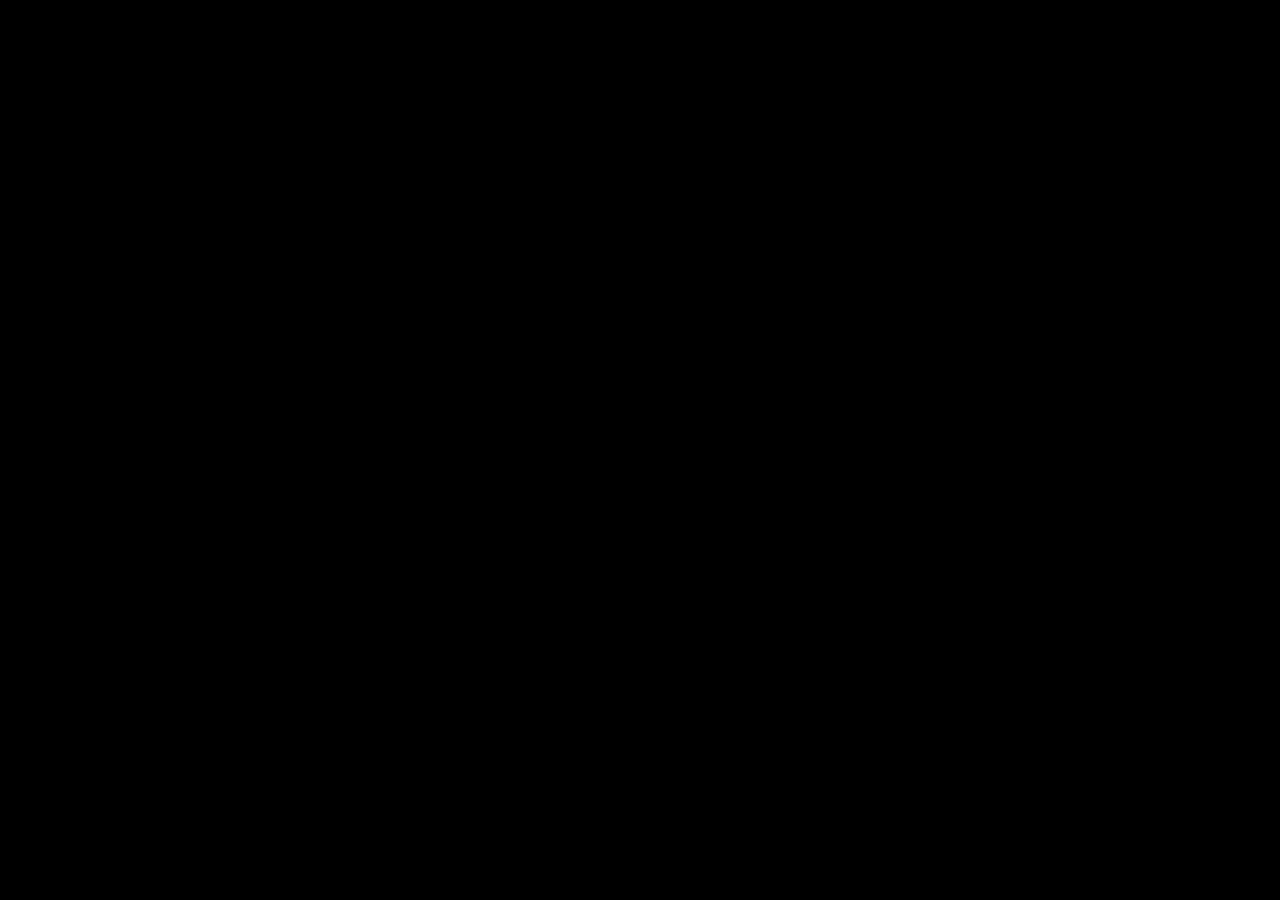
==== index.html @ 67efb564 "new version" ====
<!DOCTYPE html>
<html lang="en">
	<head>
		<meta charset="utf-8">
		<meta name="viewport" content="width=device-width, user-scalable=no, initial-scale=1.0">
		<title>Arcade Soccer</title>
		<style>
html, body, #canvas {
	margin: 0;
	padding: 0;
	border: 0;
}

body {
	color: white;
	background-color: black;
	overflow: hidden;
	touch-action: none;
}

#canvas {
	display: block;
}

#canvas:focus {
	outline: none;
}

#status, #status-splash, #status-progress {
	position: absolute;
	left: 0;
	right: 0;
}

#status, #status-splash {
	top: 0;
	bottom: 0;
}

#status {
	background-color: #242424;
	display: flex;
	flex-direction: column;
	justify-content: center;
	align-items: center;
	visibility: hidden;
}

#status-splash {
	max-height: 100%;
	max-width: 100%;
	margin: auto;
}

#status-splash.show-image--false {
	display: none;
}

#status-splash.fullsize--true {
	height: 100%;
	width: 100%;
	object-fit: contain;
}

#status-splash.use-filter--false {
	image-rendering: pixelated;
}

#status-progress, #status-notice {
	display: none;
}

#status-progress {
	bottom: 10%;
	width: 50%;
	margin: 0 auto;
}

#status-notice {
	background-color: #5b3943;
	border-radius: 0.5rem;
	border: 1px solid #9b3943;
	color: #e0e0e0;
	font-family: 'Noto Sans', 'Droid Sans', Arial, sans-serif;
	line-height: 1.3;
	margin: 0 2rem;
	overflow: hidden;
	padding: 1rem;
	text-align: center;
	z-index: 1;
}
		</style>
		<link id="-gd-engine-icon" rel="icon" type="image/png" href="index.icon.png" />
<link rel="apple-touch-icon" href="index.apple-touch-icon.png"/>

	</head>
	<body>
		<canvas id="canvas">
			Your browser does not support the canvas tag.
		</canvas>

		<noscript>
			Your browser does not support JavaScript.
		</noscript>

		<div id="status">
			<img id="status-splash" class="show-image--true fullsize--true use-filter--true" src="index.png" alt="">
			<progress id="status-progress"></progress>
			<div id="status-notice"></div>
		</div>

		<script src="index.js"></script>
		<script>
const GODOT_CONFIG = {"args":[],"canvasResizePolicy":2,"emscriptenPoolSize":8,"ensureCrossOriginIsolationHeaders":true,"executable":"index","experimentalVK":false,"fileSizes":{"index.pck":13069168,"index.wasm":39514754},"focusCanvas":true,"gdextensionLibs":[],"godotPoolSize":4};
const GODOT_THREADS_ENABLED = false;
const engine = new Engine(GODOT_CONFIG);

(function () {
	const statusOverlay = document.getElementById('status');
	const statusProgress = document.getElementById('status-progress');
	const statusNotice = document.getElementById('status-notice');

	let initializing = true;
	let statusMode = '';

	function setStatusMode(mode) {
		if (statusMode === mode || !initializing) {
			return;
		}
		if (mode === 'hidden') {
			statusOverlay.remove();
			initializing = false;
			return;
		}
		statusOverlay.style.visibility = 'visible';
		statusProgress.style.display = mode === 'progress' ? 'block' : 'none';
		statusNotice.style.display = mode === 'notice' ? 'block' : 'none';
		statusMode = mode;
	}

	function setStatusNotice(text) {
		while (statusNotice.lastChild) {
			statusNotice.removeChild(statusNotice.lastChild);
		}
		const lines = text.split('\n');
		lines.forEach((line) => {
			statusNotice.appendChild(document.createTextNode(line));
			statusNotice.appendChild(document.createElement('br'));
		});
	}

	function displayFailureNotice(err) {
		console.error(err);
		if (err instanceof Error) {
			setStatusNotice(err.message);
		} else if (typeof err === 'string') {
			setStatusNotice(err);
		} else {
			setStatusNotice('An unknown error occurred.');
		}
		setStatusMode('notice');
		initializing = false;
	}

	const missing = Engine.getMissingFeatures({
		threads: GODOT_THREADS_ENABLED,
	});

	if (missing.length !== 0) {
		if (GODOT_CONFIG['serviceWorker'] && GODOT_CONFIG['ensureCrossOriginIsolationHeaders'] && 'serviceWorker' in navigator) {
			let serviceWorkerRegistrationPromise;
			try {
				serviceWorkerRegistrationPromise = navigator.serviceWorker.getRegistration();
			} catch (err) {
				serviceWorkerRegistrationPromise = Promise.reject(new Error('Service worker registration failed.'));
			}
			// There's a chance that installing the service worker would fix the issue
			Promise.race([
				serviceWorkerRegistrationPromise.then((registration) => {
					if (registration != null) {
						return Promise.reject(new Error('Service worker already exists.'));
					}
					return registration;
				}).then(() => engine.installServiceWorker()),
				// For some reason, `getRegistration()` can stall
				new Promise((resolve) => {
					setTimeout(() => resolve(), 2000);
				}),
			]).then(() => {
				// Reload if there was no error.
				window.location.reload();
			}).catch((err) => {
				console.error('Error while registering service worker:', err);
			});
		} else {
			// Display the message as usual
			const missingMsg = 'Error\nThe following features required to run Godot projects on the Web are missing:\n';
			displayFailureNotice(missingMsg + missing.join('\n'));
		}
	} else {
		setStatusMode('progress');
		engine.startGame({
			'onProgress': function (current, total) {
				if (current > 0 && total > 0) {
					statusProgress.value = current;
					statusProgress.max = total;
				} else {
					statusProgress.removeAttribute('value');
					statusProgress.removeAttribute('max');
				}
			},
		}).then(() => {
			setStatusMode('hidden');
		}, displayFailureNotice);
	}
}());
		</script>
	</body>
</html>
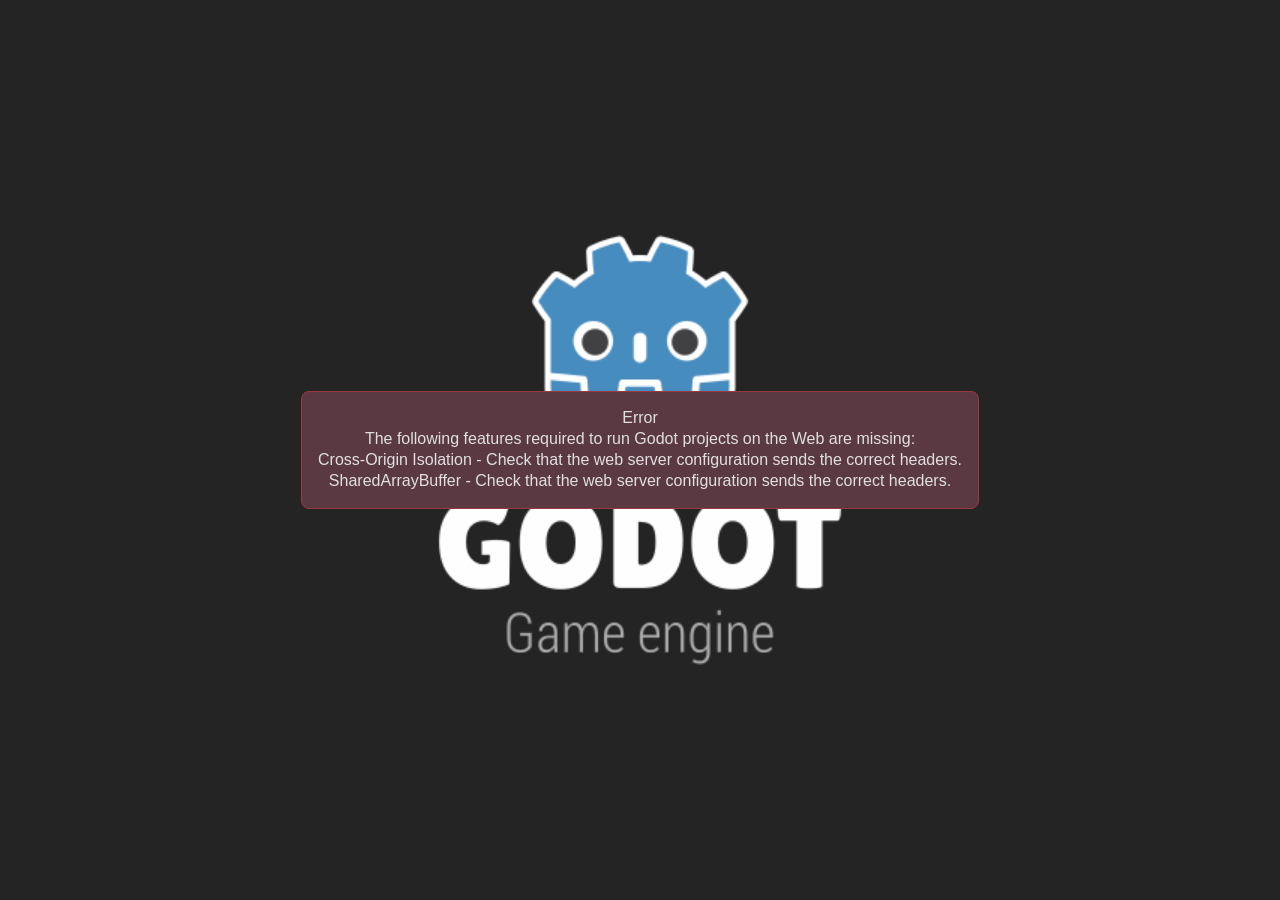
==== commit 2c9e5e7c: "updates" ====
--- a/index.html
+++ b/index.html
@@ -92,6 +92,7 @@
 		</style>
 		<link id="-gd-engine-icon" rel="icon" type="image/png" href="index.icon.png" />
 <link rel="apple-touch-icon" href="index.apple-touch-icon.png"/>
+<link rel="manifest" href="index.manifest.json">
 
 	</head>
 	<body>
@@ -111,8 +112,8 @@
 
 		<script src="index.js"></script>
 		<script>
-const GODOT_CONFIG = {"args":[],"canvasResizePolicy":2,"emscriptenPoolSize":8,"ensureCrossOriginIsolationHeaders":true,"executable":"index","experimentalVK":false,"fileSizes":{"index.pck":13069168,"index.wasm":39514754},"focusCanvas":true,"gdextensionLibs":[],"godotPoolSize":4};
-const GODOT_THREADS_ENABLED = false;
+const GODOT_CONFIG = {"args":[],"canvasResizePolicy":2,"emscriptenPoolSize":8,"ensureCrossOriginIsolationHeaders":true,"executable":"index","experimentalVK":false,"fileSizes":{"index.pck":19939368,"index.wasm":38820072},"focusCanvas":true,"gdextensionLibs":[],"godotPoolSize":4,"serviceWorker":"index.service.worker.js"};
+const GODOT_THREADS_ENABLED = true;
 const engine = new Engine(GODOT_CONFIG);
 
 (function () {
@@ -166,6 +167,25 @@
 		threads: GODOT_THREADS_ENABLED,
 	});
 
+	const COI_RELOAD_KEY = 'godot-coi-reload';
+
+	function reloadForCrossOriginIsolation() {
+		// Service worker must control this document before COOP/COEP headers apply.
+		// Godot's stock shell rejects with "Service worker already exists" and never
+		// reloads, which leaves a black screen until a manual refresh.
+		try {
+			if (sessionStorage.getItem(COI_RELOAD_KEY)) {
+				const missingMsg = 'Error\nThe following features required to run Godot projects on the Web are missing:\n';
+				displayFailureNotice(missingMsg + missing.join('\n'));
+				return;
+			}
+			sessionStorage.setItem(COI_RELOAD_KEY, '1');
+		} catch (err) {
+			// sessionStorage can throw in private mode; still attempt one reload.
+		}
+		window.location.reload();
+	}
+
 	if (missing.length !== 0) {
 		if (GODOT_CONFIG['serviceWorker'] && GODOT_CONFIG['ensureCrossOriginIsolationHeaders'] && 'serviceWorker' in navigator) {
 			let serviceWorkerRegistrationPromise;
@@ -174,23 +194,23 @@
 			} catch (err) {
 				serviceWorkerRegistrationPromise = Promise.reject(new Error('Service worker registration failed.'));
 			}
-			// There's a chance that installing the service worker would fix the issue
+			// Install if needed, then reload so the worker can control the page and inject headers.
 			Promise.race([
 				serviceWorkerRegistrationPromise.then((registration) => {
 					if (registration != null) {
-						return Promise.reject(new Error('Service worker already exists.'));
+						return null;
 					}
-					return registration;
-				}).then(() => engine.installServiceWorker()),
+					return engine.installServiceWorker();
+				}),
 				// For some reason, `getRegistration()` can stall
 				new Promise((resolve) => {
 					setTimeout(() => resolve(), 2000);
 				}),
 			]).then(() => {
-				// Reload if there was no error.
-				window.location.reload();
+				reloadForCrossOriginIsolation();
 			}).catch((err) => {
 				console.error('Error while registering service worker:', err);
+				reloadForCrossOriginIsolation();
 			});
 		} else {
 			// Display the message as usual
@@ -198,6 +218,11 @@
 			displayFailureNotice(missingMsg + missing.join('\n'));
 		}
 	} else {
+		try {
+			sessionStorage.removeItem(COI_RELOAD_KEY);
+		} catch (err) {
+			// ignore
+		}
 		setStatusMode('progress');
 		engine.startGame({
 			'onProgress': function (current, total) {
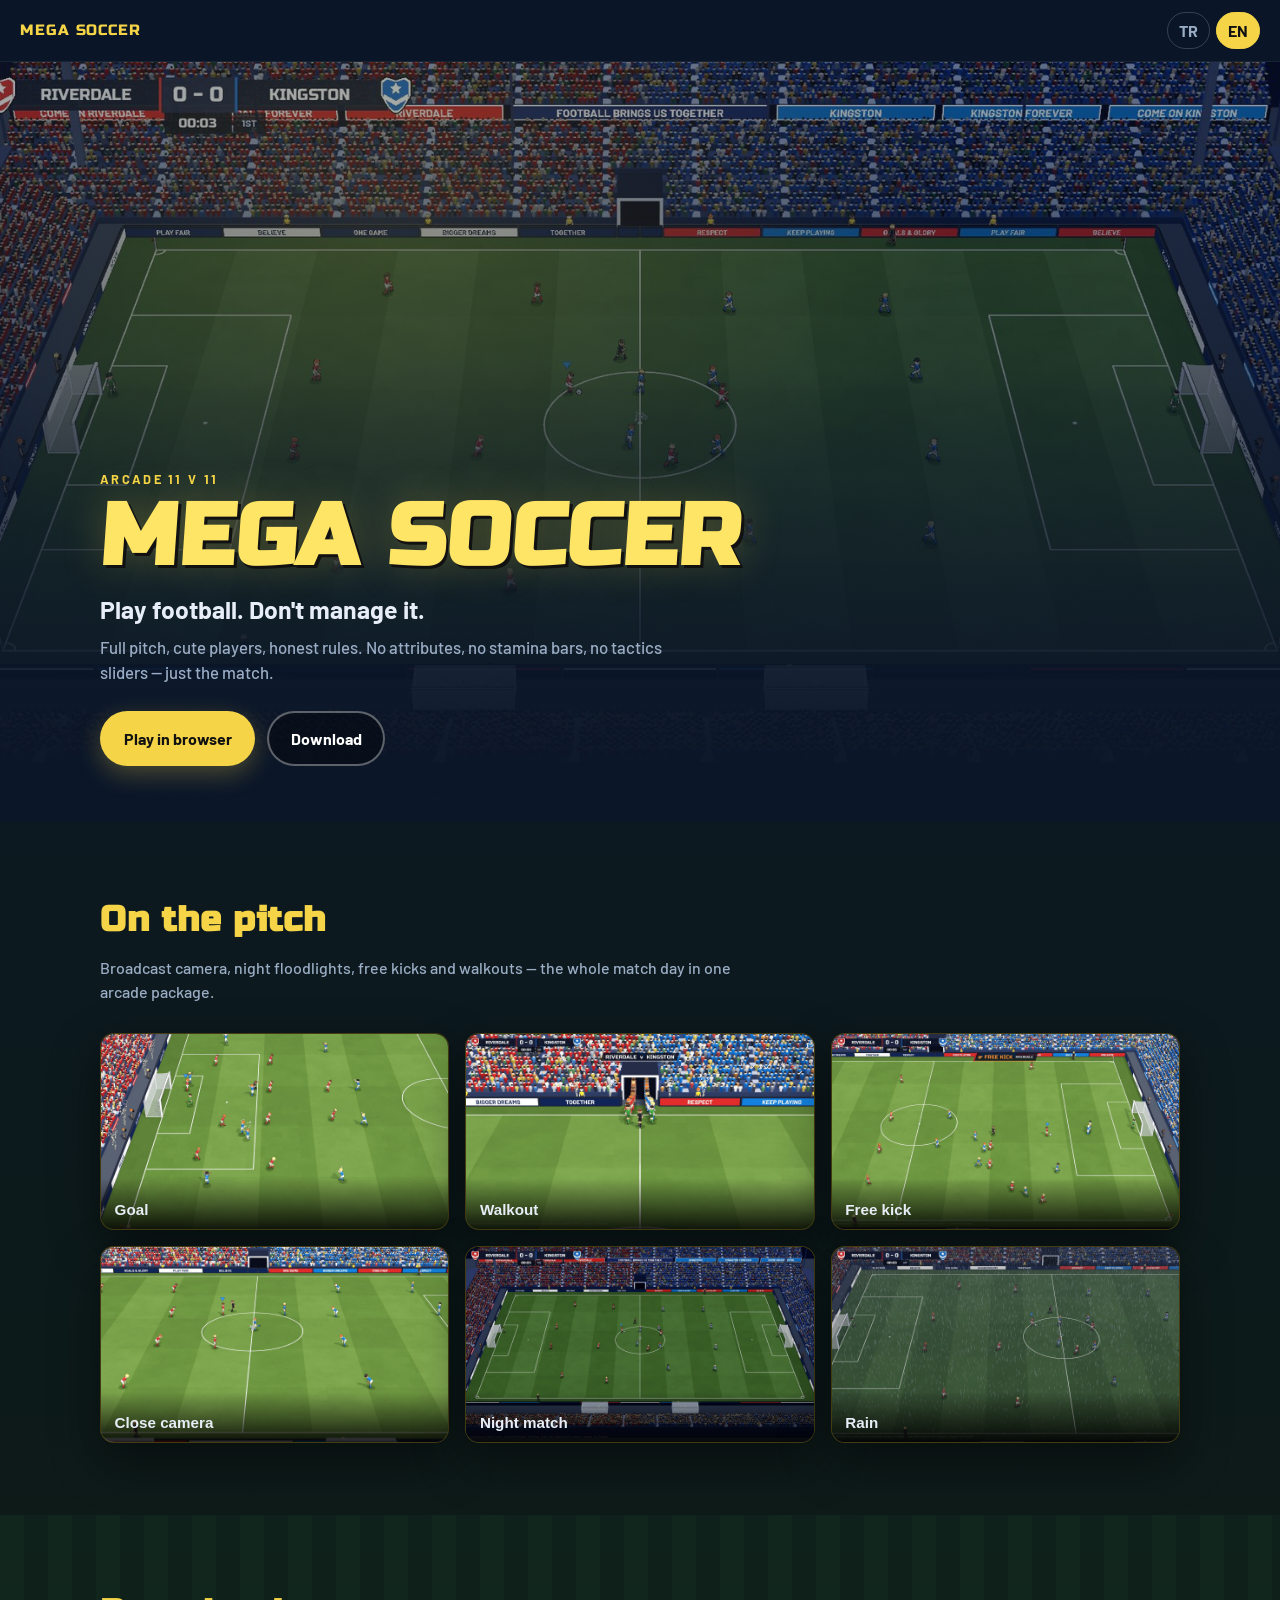
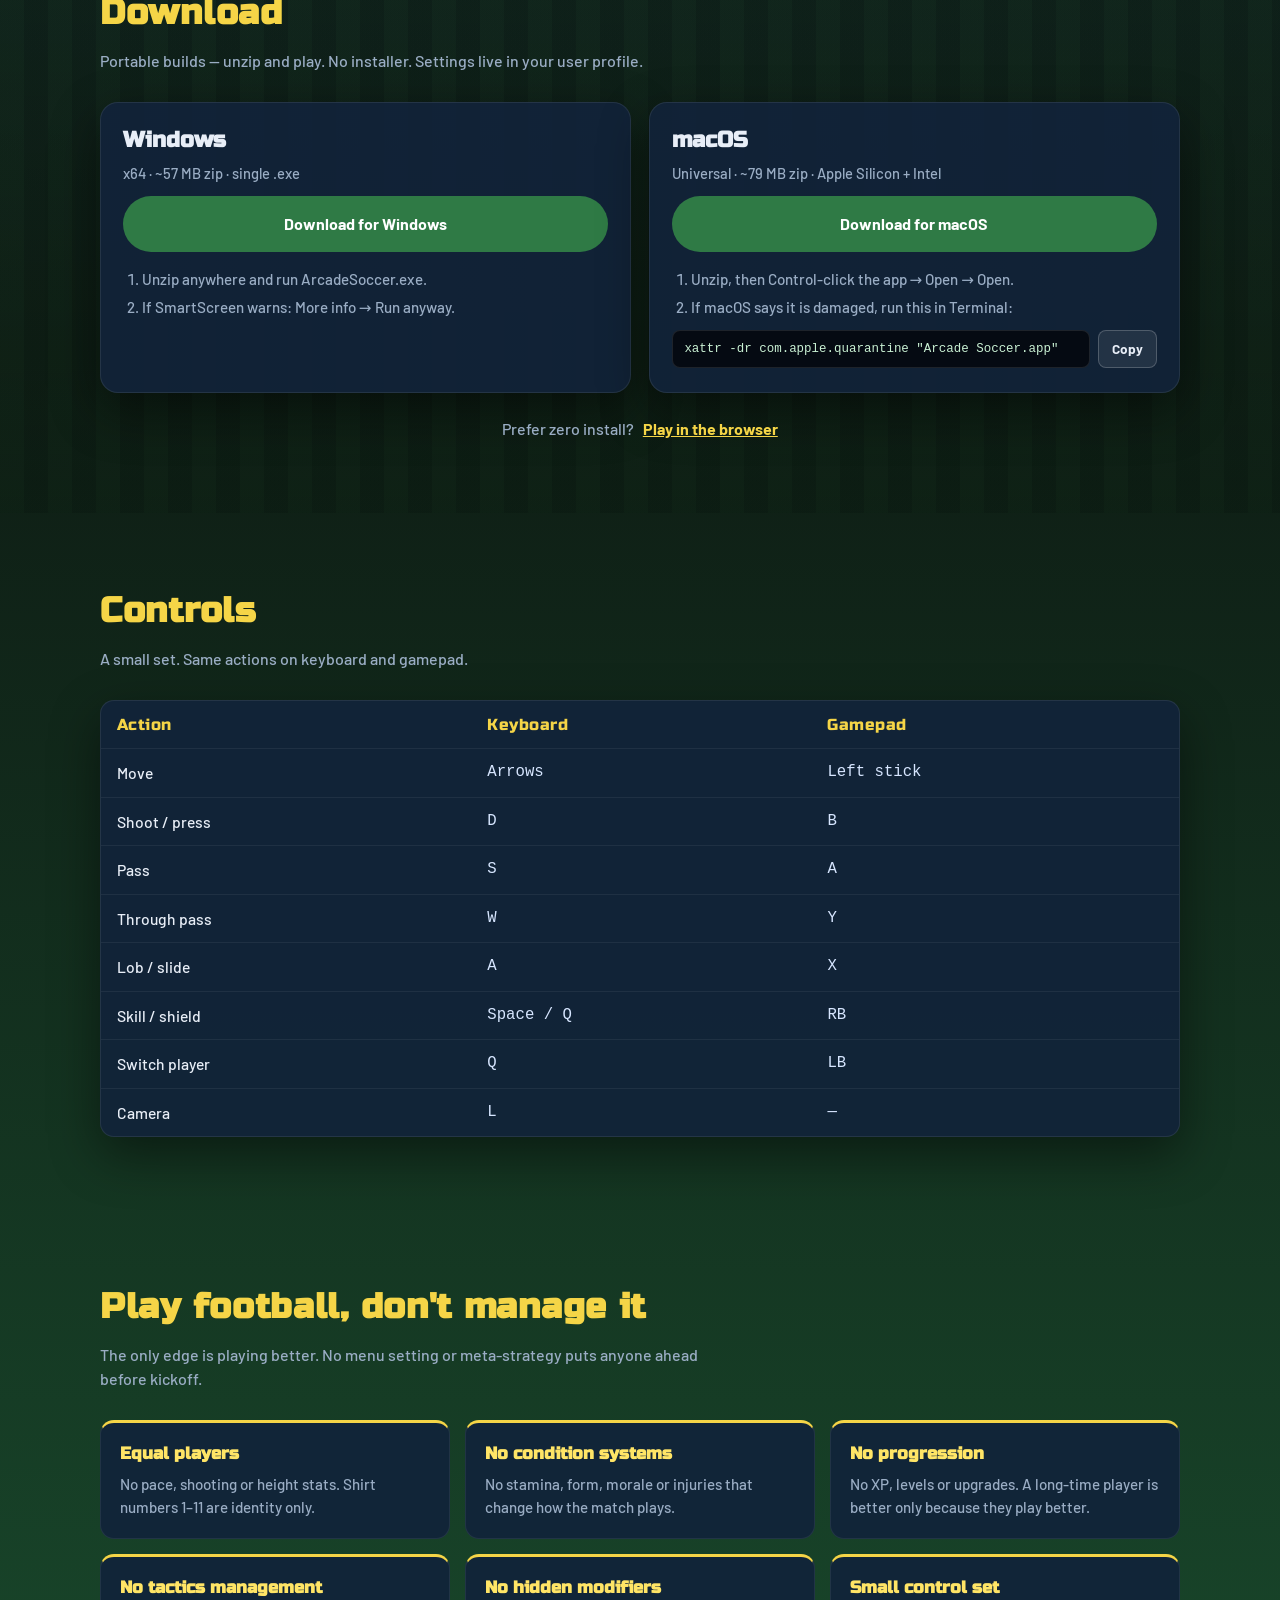
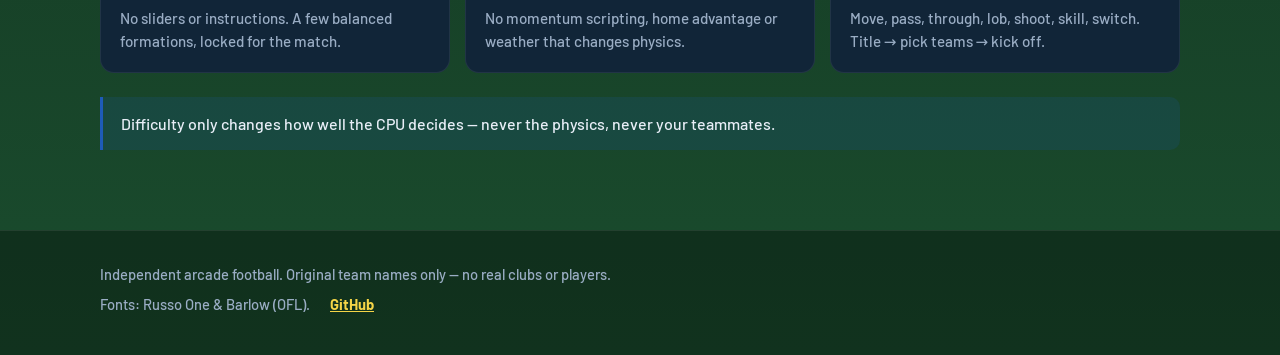
==== commit 067cd805: "Publish Mega Soccer landing page with play/ web build. Root is now the TR/EN landing; the Godot game" ====
--- a/index.html
+++ b/index.html
@@ -1,245 +1,211 @@
 <!DOCTYPE html>
-<html lang="en">
-	<head>
-		<meta charset="utf-8">
-		<meta name="viewport" content="width=device-width, user-scalable=no, initial-scale=1.0">
-		<title>Arcade Soccer</title>
-		<style>
-html, body, #canvas {
-	margin: 0;
-	padding: 0;
-	border: 0;
-}
-
-body {
-	color: white;
-	background-color: black;
-	overflow: hidden;
-	touch-action: none;
-}
-
-#canvas {
-	display: block;
-}
-
-#canvas:focus {
-	outline: none;
-}
-
-#status, #status-splash, #status-progress {
-	position: absolute;
-	left: 0;
-	right: 0;
-}
-
-#status, #status-splash {
-	top: 0;
-	bottom: 0;
-}
-
-#status {
-	background-color: #242424;
-	display: flex;
-	flex-direction: column;
-	justify-content: center;
-	align-items: center;
-	visibility: hidden;
-}
-
-#status-splash {
-	max-height: 100%;
-	max-width: 100%;
-	margin: auto;
-}
-
-#status-splash.show-image--false {
-	display: none;
-}
-
-#status-splash.fullsize--true {
-	height: 100%;
-	width: 100%;
-	object-fit: contain;
-}
-
-#status-splash.use-filter--false {
-	image-rendering: pixelated;
-}
-
-#status-progress, #status-notice {
-	display: none;
-}
-
-#status-progress {
-	bottom: 10%;
-	width: 50%;
-	margin: 0 auto;
-}
-
-#status-notice {
-	background-color: #5b3943;
-	border-radius: 0.5rem;
-	border: 1px solid #9b3943;
-	color: #e0e0e0;
-	font-family: 'Noto Sans', 'Droid Sans', Arial, sans-serif;
-	line-height: 1.3;
-	margin: 0 2rem;
-	overflow: hidden;
-	padding: 1rem;
-	text-align: center;
-	z-index: 1;
-}
-		</style>
-		<link id="-gd-engine-icon" rel="icon" type="image/png" href="index.icon.png" />
-<link rel="apple-touch-icon" href="index.apple-touch-icon.png"/>
-<link rel="manifest" href="index.manifest.json">
-
-	</head>
-	<body>
-		<canvas id="canvas">
-			Your browser does not support the canvas tag.
-		</canvas>
-
-		<noscript>
-			Your browser does not support JavaScript.
-		</noscript>
-
-		<div id="status">
-			<img id="status-splash" class="show-image--true fullsize--true use-filter--true" src="index.png" alt="">
-			<progress id="status-progress"></progress>
-			<div id="status-notice"></div>
+<html lang="tr">
+<head>
+	<meta charset="utf-8">
+	<meta name="viewport" content="width=device-width, initial-scale=1">
+	<title>Mega Soccer</title>
+	<meta name="description" content="Arcade 11v11 soccer. Play football, don't manage it. Free in the browser or download for Windows and macOS.">
+	<meta property="og:title" content="Mega Soccer">
+	<meta property="og:description" content="Arcade 11v11 soccer. Play football, don't manage it.">
+	<meta property="og:type" content="website">
+	<meta property="og:url" content="https://halilibrahimkalkan.com/mega-soccer/">
+	<meta property="og:image" content="https://halilibrahimkalkan.com/mega-soccer/img/og.jpg">
+	<meta name="twitter:card" content="summary_large_image">
+	<link rel="icon" href="favicon.svg" type="image/svg+xml">
+	<link rel="stylesheet" href="landing.css">
+</head>
+<body>
+	<a class="skip" href="#main" data-i18n="skip">Skip to content</a>
+
+	<header class="top">
+		<div class="brand">MEGA SOCCER</div>
+		<nav class="lang" aria-label="Language">
+			<button type="button" class="lang-btn" data-lang="tr" aria-pressed="true">TR</button>
+			<button type="button" class="lang-btn" data-lang="en" aria-pressed="false">EN</button>
+		</nav>
+	</header>
+
+	<main id="main">
+		<section class="hero" style="--hero: url('img/hero.jpg')">
+			<div class="hero-veil"></div>
+			<div class="hero-inner">
+				<p class="eyebrow" data-i18n="eyebrow">Arcade 11 v 11</p>
+				<h1 class="logo">MEGA SOCCER</h1>
+				<p class="tagline" data-i18n="tagline">Play football. Don't manage it.</p>
+				<p class="lede" data-i18n="lede">Full pitch, cute players, honest rules. No attributes, no stamina bars, no tactics sliders — just the match.</p>
+				<div class="cta-row">
+					<a class="btn btn-play" href="play/" data-i18n="cta_play">Play in browser</a>
+					<a class="btn btn-ghost" href="#download" data-i18n="cta_download">Download</a>
+				</div>
+				<p class="mobile-note" data-i18n="mobile_note">Best on desktop with keyboard or gamepad.</p>
+			</div>
+		</section>
+
+		<section class="section shots" id="shots" aria-labelledby="shots-title">
+			<div class="wrap">
+				<h2 id="shots-title" data-i18n="shots_title">On the pitch</h2>
+				<p class="section-lead" data-i18n="shots_lead">Broadcast camera, night floodlights, free kicks and walkouts — the whole match day in one arcade package.</p>
+				<ul class="shot-grid">
+					<li>
+						<button type="button" class="shot" data-full="img/goal.jpg" data-caption-key="cap_goal">
+							<img src="img/goal.jpg" alt="" width="1600" height="900" loading="lazy">
+							<span class="shot-cap" data-i18n="cap_goal">Goal</span>
+						</button>
+					</li>
+					<li>
+						<button type="button" class="shot" data-full="img/walkout.jpg" data-caption-key="cap_walkout">
+							<img src="img/walkout.jpg" alt="" width="1600" height="900" loading="lazy">
+							<span class="shot-cap" data-i18n="cap_walkout">Walkout</span>
+						</button>
+					</li>
+					<li>
+						<button type="button" class="shot" data-full="img/free_kick.jpg" data-caption-key="cap_free_kick">
+							<img src="img/free_kick.jpg" alt="" width="1600" height="900" loading="lazy">
+							<span class="shot-cap" data-i18n="cap_free_kick">Free kick</span>
+						</button>
+					</li>
+					<li>
+						<button type="button" class="shot" data-full="img/close.jpg" data-caption-key="cap_close">
+							<img src="img/close.jpg" alt="" width="1600" height="900" loading="lazy">
+							<span class="shot-cap" data-i18n="cap_close">Close camera</span>
+						</button>
+					</li>
+					<li>
+						<button type="button" class="shot" data-full="img/night.jpg" data-caption-key="cap_night">
+							<img src="img/night.jpg" alt="" width="1600" height="900" loading="lazy">
+							<span class="shot-cap" data-i18n="cap_night">Night match</span>
+						</button>
+					</li>
+					<li>
+						<button type="button" class="shot" data-full="img/rain.jpg" data-caption-key="cap_rain">
+							<img src="img/rain.jpg" alt="" width="1600" height="900" loading="lazy">
+							<span class="shot-cap" data-i18n="cap_rain">Rain</span>
+						</button>
+					</li>
+				</ul>
+			</div>
+		</section>
+
+		<section class="section download" id="download" aria-labelledby="dl-title">
+			<div class="wrap">
+				<h2 id="dl-title" data-i18n="dl_title">Download</h2>
+				<p class="section-lead" data-i18n="dl_lead">Portable builds — unzip and play. No installer. Settings live in your user profile.</p>
+				<div class="dl-grid">
+					<article class="dl-card" data-os="windows">
+						<h3>Windows</h3>
+						<p class="dl-meta" data-i18n="dl_win_meta">x64 · ~57 MB zip · single .exe</p>
+						<a class="btn btn-dl" id="dl-win"
+							href="https://github.com/hikalkan/mega-soccer/releases/latest/download/ArcadeSoccer-windows-x64.zip"
+							data-i18n="dl_win_btn">Download for Windows</a>
+						<ol class="dl-steps">
+							<li data-i18n="dl_win_1">Unzip anywhere and run ArcadeSoccer.exe.</li>
+							<li data-i18n="dl_win_2">If SmartScreen warns: More info → Run anyway.</li>
+						</ol>
+					</article>
+					<article class="dl-card" data-os="mac">
+						<h3>macOS</h3>
+						<p class="dl-meta" data-i18n="dl_mac_meta">Universal · ~79 MB zip · Apple Silicon + Intel</p>
+						<a class="btn btn-dl" id="dl-mac"
+							href="https://github.com/hikalkan/mega-soccer/releases/latest/download/ArcadeSoccer-macos.zip"
+							data-i18n="dl_mac_btn">Download for macOS</a>
+						<ol class="dl-steps">
+							<li data-i18n="dl_mac_1">Unzip, then Control-click the app → Open → Open.</li>
+							<li data-i18n="dl_mac_2">If macOS says it is damaged, run this in Terminal:</li>
+						</ol>
+						<div class="code-row">
+							<code id="xattr-cmd">xattr -dr com.apple.quarantine "Arcade Soccer.app"</code>
+							<button type="button" class="btn btn-copy" id="copy-xattr" data-i18n="copy">Copy</button>
+						</div>
+					</article>
+				</div>
+				<p class="dl-browser">
+					<span data-i18n="dl_or">Prefer zero install?</span>
+					<a href="play/" data-i18n="dl_browser_link">Play in the browser</a>
+				</p>
+			</div>
+		</section>
+
+		<section class="section controls" id="controls" aria-labelledby="ctl-title">
+			<div class="wrap">
+				<h2 id="ctl-title" data-i18n="ctl_title">Controls</h2>
+				<p class="section-lead" data-i18n="ctl_lead">A small set. Same actions on keyboard and gamepad.</p>
+				<div class="ctl-table-wrap">
+					<table class="ctl-table">
+						<thead>
+							<tr>
+								<th data-i18n="ctl_action">Action</th>
+								<th data-i18n="ctl_keys">Keyboard</th>
+								<th data-i18n="ctl_pad">Gamepad</th>
+							</tr>
+						</thead>
+						<tbody>
+							<tr><td data-i18n="ctl_move">Move</td><td>Arrows</td><td>Left stick</td></tr>
+							<tr><td data-i18n="ctl_shoot">Shoot / press</td><td>D</td><td>B</td></tr>
+							<tr><td data-i18n="ctl_pass">Pass</td><td>S</td><td>A</td></tr>
+							<tr><td data-i18n="ctl_through">Through pass</td><td>W</td><td>Y</td></tr>
+							<tr><td data-i18n="ctl_lob">Lob / slide</td><td>A</td><td>X</td></tr>
+							<tr><td data-i18n="ctl_skill">Skill / shield</td><td>Space / Q</td><td>RB</td></tr>
+							<tr><td data-i18n="ctl_switch">Switch player</td><td>Q</td><td>LB</td></tr>
+							<tr><td data-i18n="ctl_cam">Camera</td><td>L</td><td>—</td></tr>
+						</tbody>
+					</table>
+				</div>
+			</div>
+		</section>
+
+		<section class="section philosophy" id="philosophy" aria-labelledby="phil-title">
+			<div class="wrap">
+				<h2 id="phil-title" data-i18n="phil_title">Play football, don't manage it</h2>
+				<p class="section-lead" data-i18n="phil_lead">The only edge is playing better. No menu setting or meta-strategy puts anyone ahead before kickoff.</p>
+				<ul class="phil-grid">
+					<li>
+						<h3 data-i18n="phil_1_t">Equal players</h3>
+						<p data-i18n="phil_1_b">No pace, shooting or height stats. Shirt numbers 1–11 are identity only.</p>
+					</li>
+					<li>
+						<h3 data-i18n="phil_2_t">No condition systems</h3>
+						<p data-i18n="phil_2_b">No stamina, form, morale or injuries that change how the match plays.</p>
+					</li>
+					<li>
+						<h3 data-i18n="phil_3_t">No progression</h3>
+						<p data-i18n="phil_3_b">No XP, levels or upgrades. A long-time player is better only because they play better.</p>
+					</li>
+					<li>
+						<h3 data-i18n="phil_4_t">No tactics management</h3>
+						<p data-i18n="phil_4_b">No sliders or instructions. A few balanced formations, locked for the match.</p>
+					</li>
+					<li>
+						<h3 data-i18n="phil_5_t">No hidden modifiers</h3>
+						<p data-i18n="phil_5_b">No momentum scripting, home advantage or weather that changes physics.</p>
+					</li>
+					<li>
+						<h3 data-i18n="phil_6_t">Small control set</h3>
+						<p data-i18n="phil_6_b">Move, pass, through, lob, shoot, skill, switch. Title → pick teams → kick off.</p>
+					</li>
+				</ul>
+				<p class="phil-note" data-i18n="phil_diff">Difficulty only changes how well the CPU decides — never the physics, never your teammates.</p>
+			</div>
+		</section>
+	</main>
+
+	<footer class="foot">
+		<div class="wrap foot-inner">
+			<p data-i18n="foot_line">Independent arcade football. Original team names only — no real clubs or players.</p>
+			<p class="foot-meta">
+				<span data-i18n="foot_fonts">Fonts: Russo One &amp; Barlow (OFL).</span>
+				<a href="https://github.com/hikalkan/mega-soccer" rel="noopener">GitHub</a>
+			</p>
 		</div>
-
-		<script src="index.js"></script>
-		<script>
-const GODOT_CONFIG = {"args":[],"canvasResizePolicy":2,"emscriptenPoolSize":8,"ensureCrossOriginIsolationHeaders":true,"executable":"index","experimentalVK":false,"fileSizes":{"index.pck":19939368,"index.wasm":38820072},"focusCanvas":true,"gdextensionLibs":[],"godotPoolSize":4,"serviceWorker":"index.service.worker.js"};
-const GODOT_THREADS_ENABLED = true;
-const engine = new Engine(GODOT_CONFIG);
-
-(function () {
-	const statusOverlay = document.getElementById('status');
-	const statusProgress = document.getElementById('status-progress');
-	const statusNotice = document.getElementById('status-notice');
-
-	let initializing = true;
-	let statusMode = '';
-
-	function setStatusMode(mode) {
-		if (statusMode === mode || !initializing) {
-			return;
-		}
-		if (mode === 'hidden') {
-			statusOverlay.remove();
-			initializing = false;
-			return;
-		}
-		statusOverlay.style.visibility = 'visible';
-		statusProgress.style.display = mode === 'progress' ? 'block' : 'none';
-		statusNotice.style.display = mode === 'notice' ? 'block' : 'none';
-		statusMode = mode;
-	}
-
-	function setStatusNotice(text) {
-		while (statusNotice.lastChild) {
-			statusNotice.removeChild(statusNotice.lastChild);
-		}
-		const lines = text.split('\n');
-		lines.forEach((line) => {
-			statusNotice.appendChild(document.createTextNode(line));
-			statusNotice.appendChild(document.createElement('br'));
-		});
-	}
-
-	function displayFailureNotice(err) {
-		console.error(err);
-		if (err instanceof Error) {
-			setStatusNotice(err.message);
-		} else if (typeof err === 'string') {
-			setStatusNotice(err);
-		} else {
-			setStatusNotice('An unknown error occurred.');
-		}
-		setStatusMode('notice');
-		initializing = false;
-	}
-
-	const missing = Engine.getMissingFeatures({
-		threads: GODOT_THREADS_ENABLED,
-	});
-
-	const COI_RELOAD_KEY = 'godot-coi-reload';
-
-	function reloadForCrossOriginIsolation() {
-		// Service worker must control this document before COOP/COEP headers apply.
-		// Godot's stock shell rejects with "Service worker already exists" and never
-		// reloads, which leaves a black screen until a manual refresh.
-		try {
-			if (sessionStorage.getItem(COI_RELOAD_KEY)) {
-				const missingMsg = 'Error\nThe following features required to run Godot projects on the Web are missing:\n';
-				displayFailureNotice(missingMsg + missing.join('\n'));
-				return;
-			}
-			sessionStorage.setItem(COI_RELOAD_KEY, '1');
-		} catch (err) {
-			// sessionStorage can throw in private mode; still attempt one reload.
-		}
-		window.location.reload();
-	}
-
-	if (missing.length !== 0) {
-		if (GODOT_CONFIG['serviceWorker'] && GODOT_CONFIG['ensureCrossOriginIsolationHeaders'] && 'serviceWorker' in navigator) {
-			let serviceWorkerRegistrationPromise;
-			try {
-				serviceWorkerRegistrationPromise = navigator.serviceWorker.getRegistration();
-			} catch (err) {
-				serviceWorkerRegistrationPromise = Promise.reject(new Error('Service worker registration failed.'));
-			}
-			// Install if needed, then reload so the worker can control the page and inject headers.
-			Promise.race([
-				serviceWorkerRegistrationPromise.then((registration) => {
-					if (registration != null) {
-						return null;
-					}
-					return engine.installServiceWorker();
-				}),
-				// For some reason, `getRegistration()` can stall
-				new Promise((resolve) => {
-					setTimeout(() => resolve(), 2000);
-				}),
-			]).then(() => {
-				reloadForCrossOriginIsolation();
-			}).catch((err) => {
-				console.error('Error while registering service worker:', err);
-				reloadForCrossOriginIsolation();
-			});
-		} else {
-			// Display the message as usual
-			const missingMsg = 'Error\nThe following features required to run Godot projects on the Web are missing:\n';
-			displayFailureNotice(missingMsg + missing.join('\n'));
-		}
-	} else {
-		try {
-			sessionStorage.removeItem(COI_RELOAD_KEY);
-		} catch (err) {
-			// ignore
-		}
-		setStatusMode('progress');
-		engine.startGame({
-			'onProgress': function (current, total) {
-				if (current > 0 && total > 0) {
-					statusProgress.value = current;
-					statusProgress.max = total;
-				} else {
-					statusProgress.removeAttribute('value');
-					statusProgress.removeAttribute('max');
-				}
-			},
-		}).then(() => {
-			setStatusMode('hidden');
-		}, displayFailureNotice);
-	}
-}());
-		</script>
-	</body>
+	</footer>
+
+	<dialog id="lightbox" class="lightbox" aria-label="Screenshot">
+		<form method="dialog">
+			<button type="submit" class="lb-close" aria-label="Close">&times;</button>
+		</form>
+		<img id="lb-img" src="" alt="">
+		<p id="lb-cap" class="lb-cap"></p>
+	</dialog>
+
+	<script src="landing.js" defer></script>
+</body>
 </html>
-
--- a/landing.css
+++ b/landing.css
@@ -0,0 +1,581 @@
+@font-face {
+	font-family: "Russo One";
+	src: url("fonts/RussoOne-Regular.ttf") format("truetype");
+	font-weight: 400;
+	font-style: normal;
+	font-display: swap;
+}
+@font-face {
+	font-family: "Barlow";
+	src: url("fonts/Barlow-Medium.ttf") format("truetype");
+	font-weight: 500;
+	font-style: normal;
+	font-display: swap;
+}
+@font-face {
+	font-family: "Barlow";
+	src: url("fonts/Barlow-Bold.ttf") format("truetype");
+	font-weight: 700;
+	font-style: normal;
+	font-display: swap;
+}
+
+:root {
+	--navy: #0b1628;
+	--navy-2: #12233a;
+	--pitch: #1a4d2e;
+	--pitch-bright: #2f7a45;
+	--yellow: #f5d547;
+	--yellow-hot: #ffe566;
+	--red: #c62828;
+	--blue: #1e5bb8;
+	--ink: #e8eef7;
+	--muted: #9aadc4;
+	--card: rgba(18, 35, 58, 0.92);
+	--line: rgba(245, 213, 71, 0.28);
+	--radius: 14px;
+	--max: 1080px;
+	--shadow: 0 18px 50px rgba(0, 0, 0, 0.45);
+}
+
+*,
+*::before,
+*::after {
+	box-sizing: border-box;
+}
+
+html {
+	scroll-behavior: smooth;
+}
+
+body {
+	margin: 0;
+	min-height: 100vh;
+	font-family: "Barlow", "Segoe UI", system-ui, sans-serif;
+	font-weight: 500;
+	color: var(--ink);
+	background:
+		linear-gradient(180deg, var(--navy) 0%, #0e1c14 55%, var(--pitch) 100%);
+	line-height: 1.5;
+}
+
+img {
+	max-width: 100%;
+	height: auto;
+	display: block;
+}
+
+a {
+	color: var(--yellow);
+}
+
+.skip {
+	position: absolute;
+	left: -999px;
+	top: 0;
+	background: var(--yellow);
+	color: #111;
+	padding: 0.6rem 1rem;
+	z-index: 100;
+}
+.skip:focus {
+	left: 0.5rem;
+	top: 0.5rem;
+}
+
+.wrap {
+	width: min(var(--max), calc(100% - 2rem));
+	margin-inline: auto;
+}
+
+.top {
+	position: sticky;
+	top: 0;
+	z-index: 40;
+	display: flex;
+	align-items: center;
+	justify-content: space-between;
+	padding: 0.75rem 1.25rem;
+	background: rgba(11, 22, 40, 0.88);
+	backdrop-filter: blur(10px);
+	border-bottom: 1px solid rgba(255, 255, 255, 0.06);
+}
+
+.brand {
+	font-family: "Russo One", sans-serif;
+	letter-spacing: 0.06em;
+	font-size: 0.95rem;
+	color: var(--yellow);
+}
+
+.lang {
+	display: flex;
+	gap: 0.35rem;
+}
+
+.lang-btn {
+	font: inherit;
+	font-weight: 700;
+	border: 1px solid rgba(255, 255, 255, 0.18);
+	background: transparent;
+	color: var(--muted);
+	padding: 0.35rem 0.7rem;
+	border-radius: 999px;
+	cursor: pointer;
+}
+.lang-btn[aria-pressed="true"] {
+	background: var(--yellow);
+	color: #111;
+	border-color: var(--yellow);
+}
+
+.hero {
+	position: relative;
+	isolation: isolate;
+	min-height: min(88vh, 760px);
+	display: grid;
+	align-items: end;
+	padding: 4rem 1.25rem 3.5rem;
+	background:
+		linear-gradient(180deg, rgba(11, 22, 40, 0.35), rgba(11, 22, 40, 0.92)),
+		var(--hero) center / cover no-repeat;
+}
+
+.hero-veil {
+	position: absolute;
+	inset: 0;
+	background:
+		radial-gradient(ellipse at 30% 20%, rgba(245, 213, 71, 0.12), transparent 45%),
+		linear-gradient(180deg, transparent 40%, rgba(11, 22, 40, 0.95) 100%);
+	z-index: -1;
+}
+
+.hero-inner {
+	width: min(var(--max), 100%);
+	margin-inline: auto;
+}
+
+.eyebrow {
+	margin: 0 0 0.4rem;
+	text-transform: uppercase;
+	letter-spacing: 0.18em;
+	font-size: 0.8rem;
+	color: var(--yellow);
+	font-weight: 700;
+}
+
+.logo {
+	margin: 0;
+	font-family: "Russo One", sans-serif;
+	font-size: clamp(2.6rem, 9vw, 5.4rem);
+	line-height: 0.95;
+	letter-spacing: 0.02em;
+	color: var(--yellow-hot);
+	text-shadow:
+		3px 3px 0 #111,
+		0 0 40px rgba(245, 213, 71, 0.25);
+	transform: skewX(-4deg);
+}
+
+.tagline {
+	margin: 0.85rem 0 0.4rem;
+	font-size: clamp(1.15rem, 2.4vw, 1.55rem);
+	font-weight: 700;
+}
+
+.lede {
+	margin: 0;
+	max-width: 38rem;
+	color: var(--muted);
+	font-size: 1.05rem;
+}
+
+.cta-row {
+	display: flex;
+	flex-wrap: wrap;
+	gap: 0.75rem;
+	margin-top: 1.6rem;
+}
+
+.btn {
+	display: inline-flex;
+	align-items: center;
+	justify-content: center;
+	gap: 0.4rem;
+	padding: 0.85rem 1.35rem;
+	border-radius: 999px;
+	font: inherit;
+	font-weight: 700;
+	text-decoration: none;
+	border: 2px solid transparent;
+	cursor: pointer;
+	transition: transform 0.15s ease, box-shadow 0.15s ease, background 0.15s ease;
+}
+.btn:hover {
+	transform: translateY(-1px);
+}
+.btn:active {
+	transform: translateY(1px);
+}
+
+.btn-play {
+	background: var(--yellow);
+	color: #111;
+	box-shadow: 0 8px 24px rgba(245, 213, 71, 0.28);
+}
+.btn-play:hover {
+	background: var(--yellow-hot);
+}
+
+.btn-ghost {
+	background: rgba(0, 0, 0, 0.35);
+	border-color: rgba(255, 255, 255, 0.35);
+	color: #fff;
+}
+.btn-ghost:hover {
+	border-color: var(--yellow);
+	color: var(--yellow);
+}
+
+.btn-dl {
+	width: 100%;
+	background: var(--pitch-bright);
+	color: #fff;
+	margin: 0.75rem 0 1rem;
+}
+.btn-dl:hover {
+	background: #3a9456;
+}
+
+.btn-copy {
+	padding: 0.45rem 0.8rem;
+	border-radius: 8px;
+	background: rgba(255, 255, 255, 0.08);
+	border: 1px solid rgba(255, 255, 255, 0.2);
+	color: var(--ink);
+	font-size: 0.85rem;
+	white-space: nowrap;
+}
+
+.mobile-note {
+	display: none;
+	margin: 0.9rem 0 0;
+	color: var(--muted);
+	font-size: 0.9rem;
+}
+@media (max-width: 720px) {
+	.mobile-note {
+		display: block;
+	}
+}
+
+.section {
+	padding: 4.5rem 0;
+}
+
+.section h2 {
+	margin: 0 0 0.55rem;
+	font-family: "Russo One", sans-serif;
+	font-size: clamp(1.6rem, 4vw, 2.2rem);
+	letter-spacing: 0.02em;
+	color: var(--yellow);
+}
+
+.section-lead {
+	margin: 0 0 1.8rem;
+	max-width: 40rem;
+	color: var(--muted);
+}
+
+.shot-grid {
+	list-style: none;
+	margin: 0;
+	padding: 0;
+	display: grid;
+	grid-template-columns: repeat(3, 1fr);
+	gap: 1rem;
+}
+@media (max-width: 900px) {
+	.shot-grid {
+		grid-template-columns: repeat(2, 1fr);
+	}
+}
+@media (max-width: 520px) {
+	.shot-grid {
+		grid-template-columns: 1fr;
+	}
+}
+
+.shot {
+	display: block;
+	width: 100%;
+	padding: 0;
+	border: 1px solid var(--line);
+	border-radius: var(--radius);
+	overflow: hidden;
+	background: #000;
+	cursor: zoom-in;
+	box-shadow: var(--shadow);
+	position: relative;
+	text-align: left;
+	color: inherit;
+}
+.shot img {
+	width: 100%;
+	aspect-ratio: 16 / 9;
+	object-fit: cover;
+	transition: transform 0.35s ease;
+}
+.shot:hover img,
+.shot:focus-visible img {
+	transform: scale(1.04);
+}
+.shot-cap {
+	position: absolute;
+	left: 0;
+	right: 0;
+	bottom: 0;
+	padding: 1.4rem 0.85rem 0.7rem;
+	background: linear-gradient(transparent, rgba(0, 0, 0, 0.85));
+	font-weight: 700;
+	font-size: 0.95rem;
+}
+
+.download {
+	background:
+		linear-gradient(180deg, transparent, rgba(0, 0, 0, 0.25)),
+		repeating-linear-gradient(
+			90deg,
+			rgba(47, 122, 69, 0.12) 0 24px,
+			rgba(26, 77, 46, 0.12) 24px 48px
+		);
+}
+
+.dl-grid {
+	display: grid;
+	grid-template-columns: 1fr 1fr;
+	gap: 1.1rem;
+}
+@media (max-width: 760px) {
+	.dl-grid {
+		grid-template-columns: 1fr;
+	}
+}
+
+.dl-card {
+	background: var(--card);
+	border: 1px solid rgba(255, 255, 255, 0.08);
+	border-radius: calc(var(--radius) + 4px);
+	padding: 1.35rem 1.4rem 1.5rem;
+	box-shadow: var(--shadow);
+	transition: border-color 0.2s ease, box-shadow 0.2s ease;
+}
+.dl-card h3 {
+	margin: 0;
+	font-family: "Russo One", sans-serif;
+	font-size: 1.35rem;
+}
+.dl-meta {
+	margin: 0.35rem 0 0;
+	color: var(--muted);
+	font-size: 0.92rem;
+}
+.dl-card.is-preferred {
+	border-color: var(--yellow);
+	box-shadow: 0 0 0 1px var(--yellow), var(--shadow);
+}
+.dl-steps {
+	margin: 0;
+	padding-left: 1.15rem;
+	color: var(--muted);
+	font-size: 0.95rem;
+}
+.dl-steps li + li {
+	margin-top: 0.35rem;
+}
+
+.code-row {
+	display: flex;
+	gap: 0.5rem;
+	align-items: stretch;
+	margin-top: 0.7rem;
+}
+.code-row code {
+	flex: 1;
+	display: block;
+	overflow-x: auto;
+	padding: 0.55rem 0.7rem;
+	border-radius: 8px;
+	background: #050a12;
+	border: 1px solid rgba(255, 255, 255, 0.1);
+	font-size: 0.78rem;
+	color: #c9f0d3;
+}
+
+.dl-browser {
+	margin: 1.5rem 0 0;
+	text-align: center;
+	color: var(--muted);
+}
+.dl-browser a {
+	font-weight: 700;
+	margin-left: 0.35rem;
+}
+
+.ctl-table-wrap {
+	overflow-x: auto;
+	border-radius: var(--radius);
+	border: 1px solid rgba(255, 255, 255, 0.08);
+	background: var(--card);
+	box-shadow: var(--shadow);
+}
+
+.ctl-table {
+	width: 100%;
+	border-collapse: collapse;
+	font-size: 0.98rem;
+}
+.ctl-table th,
+.ctl-table td {
+	padding: 0.75rem 1rem;
+	text-align: left;
+	border-bottom: 1px solid rgba(255, 255, 255, 0.06);
+}
+.ctl-table th {
+	color: var(--yellow);
+	font-family: "Russo One", sans-serif;
+	font-weight: 400;
+	letter-spacing: 0.03em;
+}
+.ctl-table tr:last-child td {
+	border-bottom: 0;
+}
+.ctl-table td:nth-child(2),
+.ctl-table td:nth-child(3) {
+	font-family: ui-monospace, "Cascadia Code", Consolas, monospace;
+	color: #d7e6ff;
+}
+
+.philosophy {
+	padding-bottom: 5rem;
+}
+
+.phil-grid {
+	list-style: none;
+	margin: 0;
+	padding: 0;
+	display: grid;
+	grid-template-columns: repeat(3, 1fr);
+	gap: 0.9rem;
+}
+@media (max-width: 900px) {
+	.phil-grid {
+		grid-template-columns: 1fr 1fr;
+	}
+}
+@media (max-width: 560px) {
+	.phil-grid {
+		grid-template-columns: 1fr;
+	}
+}
+
+.phil-grid li {
+	background: var(--card);
+	border: 1px solid rgba(255, 255, 255, 0.07);
+	border-radius: var(--radius);
+	padding: 1.15rem 1.2rem 1.25rem;
+	border-top: 3px solid var(--yellow);
+}
+.phil-grid h3 {
+	margin: 0 0 0.4rem;
+	font-size: 1.05rem;
+	font-family: "Russo One", sans-serif;
+	color: var(--yellow-hot);
+}
+.phil-grid p {
+	margin: 0;
+	color: var(--muted);
+	font-size: 0.95rem;
+}
+
+.phil-note {
+	margin: 1.5rem 0 0;
+	padding: 0.9rem 1.1rem;
+	border-left: 3px solid var(--blue);
+	background: rgba(30, 91, 184, 0.15);
+	color: var(--ink);
+	border-radius: 0 10px 10px 0;
+}
+
+.foot {
+	border-top: 1px solid rgba(255, 255, 255, 0.08);
+	padding: 2rem 0 2.5rem;
+	background: rgba(0, 0, 0, 0.35);
+}
+.foot-inner {
+	display: grid;
+	gap: 0.5rem;
+}
+.foot p {
+	margin: 0;
+	color: var(--muted);
+	font-size: 0.92rem;
+}
+.foot-meta {
+	display: flex;
+	flex-wrap: wrap;
+	gap: 0.75rem 1.25rem;
+}
+.foot a {
+	font-weight: 700;
+}
+
+.lightbox {
+	border: 0;
+	padding: 0;
+	max-width: min(1100px, 96vw);
+	background: transparent;
+	color: #fff;
+}
+.lightbox::backdrop {
+	background: rgba(0, 0, 0, 0.82);
+}
+.lightbox img {
+	width: 100%;
+	border-radius: 12px;
+	box-shadow: var(--shadow);
+}
+.lb-cap {
+	margin: 0.7rem 0 0;
+	text-align: center;
+	font-weight: 700;
+}
+.lb-close {
+	position: absolute;
+	top: -0.2rem;
+	right: -0.2rem;
+	width: 2.4rem;
+	height: 2.4rem;
+	border: 0;
+	border-radius: 999px;
+	background: var(--yellow);
+	color: #111;
+	font-size: 1.5rem;
+	line-height: 1;
+	cursor: pointer;
+	z-index: 2;
+}
+.lightbox form {
+	position: relative;
+	margin: 0;
+}
+
+@media (prefers-reduced-motion: reduce) {
+	html {
+		scroll-behavior: auto;
+	}
+	.btn,
+	.shot img {
+		transition: none;
+	}
+}
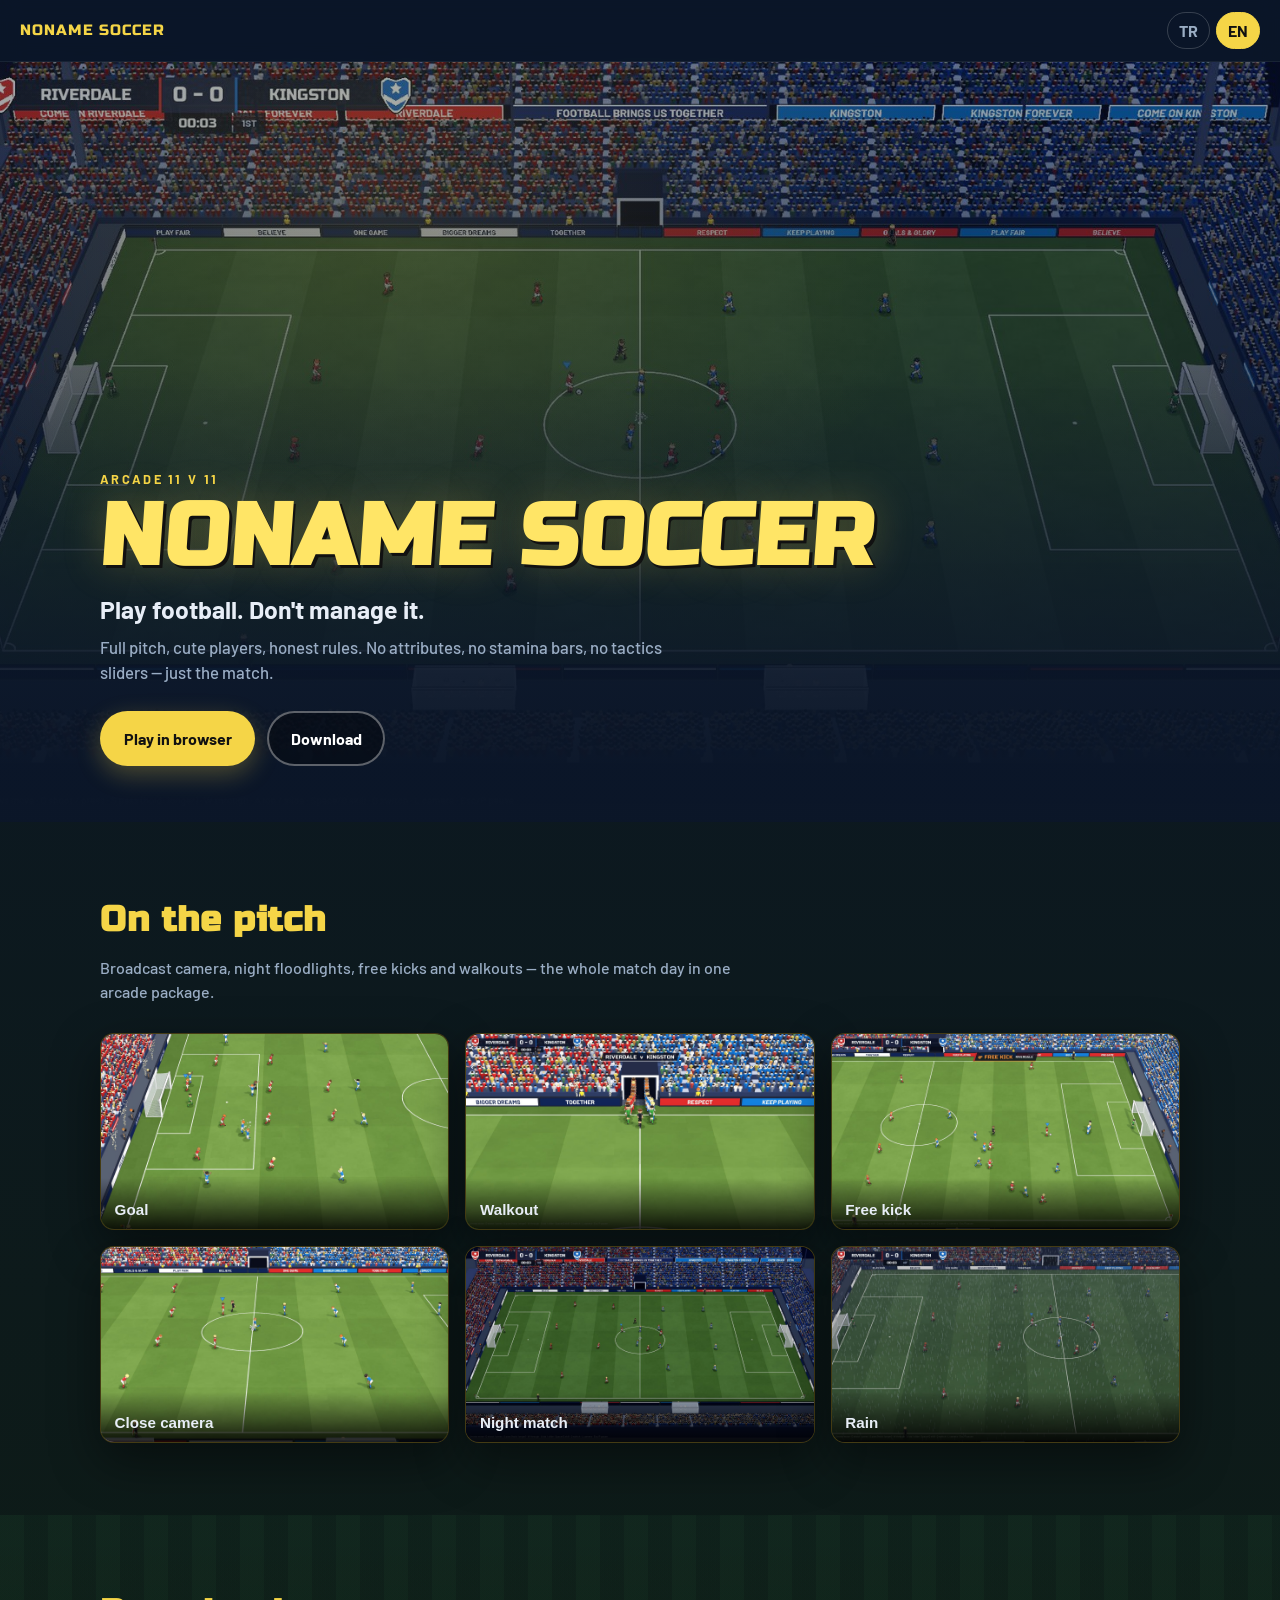
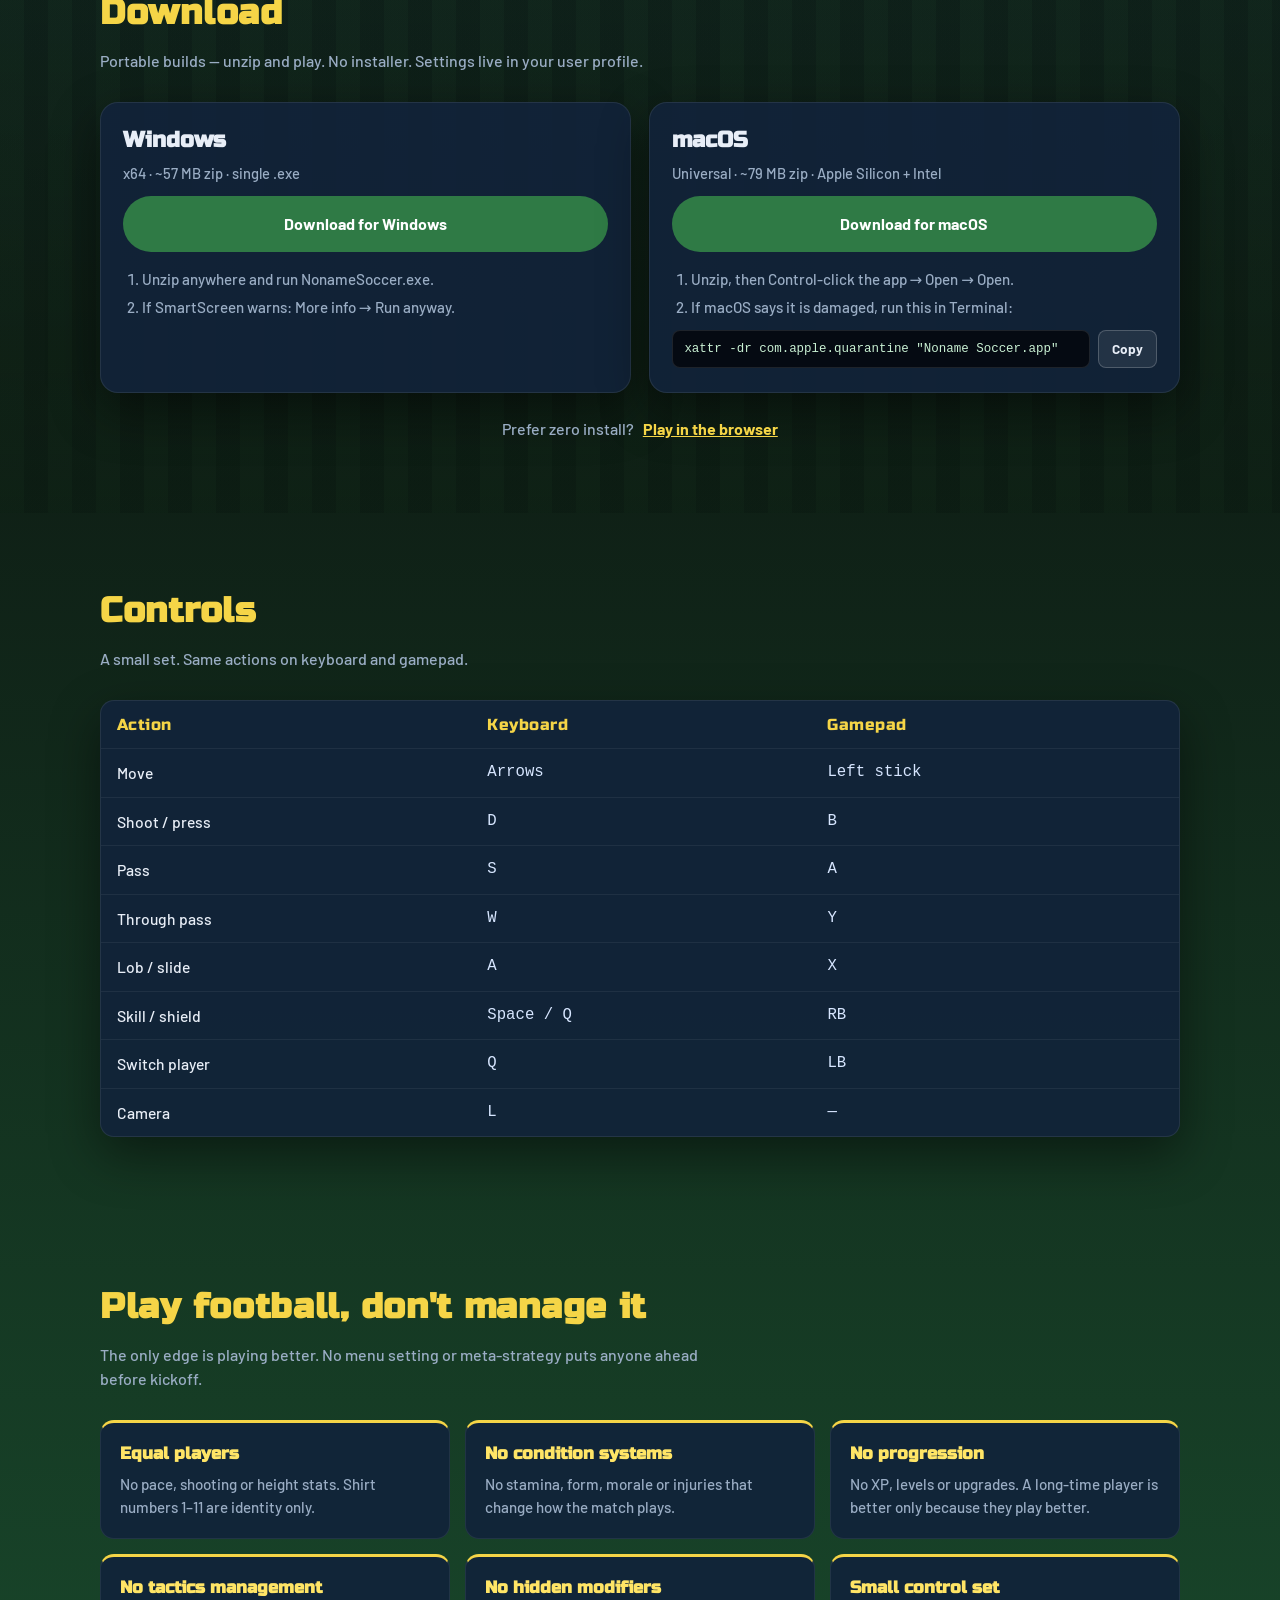
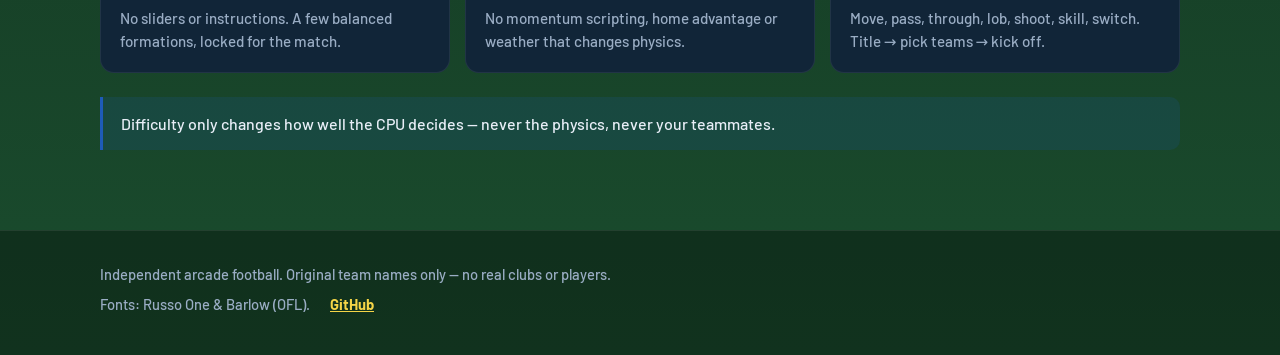
==== commit d47b9b16: "Publish Noname Soccer site 2026-09-26 15:29" ====
--- a/index.html
+++ b/index.html
@@ -3,13 +3,13 @@
 <head>
 	<meta charset="utf-8">
 	<meta name="viewport" content="width=device-width, initial-scale=1">
-	<title>Mega Soccer</title>
+	<title>Noname Soccer</title>
 	<meta name="description" content="Arcade 11v11 soccer. Play football, don't manage it. Free in the browser or download for Windows and macOS.">
-	<meta property="og:title" content="Mega Soccer">
+	<meta property="og:title" content="Noname Soccer">
 	<meta property="og:description" content="Arcade 11v11 soccer. Play football, don't manage it.">
 	<meta property="og:type" content="website">
-	<meta property="og:url" content="https://halilibrahimkalkan.com/mega-soccer/">
-	<meta property="og:image" content="https://halilibrahimkalkan.com/mega-soccer/img/og.jpg">
+	<meta property="og:url" content="https://halilibrahimkalkan.com/noname-soccer/">
+	<meta property="og:image" content="https://halilibrahimkalkan.com/noname-soccer/img/og.jpg">
 	<meta name="twitter:card" content="summary_large_image">
 	<link rel="icon" href="favicon.svg" type="image/svg+xml">
 	<link rel="stylesheet" href="landing.css">
@@ -18,7 +18,7 @@
 	<a class="skip" href="#main" data-i18n="skip">Skip to content</a>
 
 	<header class="top">
-		<div class="brand">MEGA SOCCER</div>
+		<div class="brand">NONAME SOCCER</div>
 		<nav class="lang" aria-label="Language">
 			<button type="button" class="lang-btn" data-lang="tr" aria-pressed="true">TR</button>
 			<button type="button" class="lang-btn" data-lang="en" aria-pressed="false">EN</button>
@@ -30,7 +30,7 @@
 			<div class="hero-veil"></div>
 			<div class="hero-inner">
 				<p class="eyebrow" data-i18n="eyebrow">Arcade 11 v 11</p>
-				<h1 class="logo">MEGA SOCCER</h1>
+				<h1 class="logo">NONAME SOCCER</h1>
 				<p class="tagline" data-i18n="tagline">Play football. Don't manage it.</p>
 				<p class="lede" data-i18n="lede">Full pitch, cute players, honest rules. No attributes, no stamina bars, no tactics sliders — just the match.</p>
 				<div class="cta-row">
@@ -95,10 +95,10 @@
 						<h3>Windows</h3>
 						<p class="dl-meta" data-i18n="dl_win_meta">x64 · ~57 MB zip · single .exe</p>
 						<a class="btn btn-dl" id="dl-win"
-							href="https://github.com/hikalkan/mega-soccer/releases/latest/download/ArcadeSoccer-windows-x64.zip"
+							href="https://github.com/hikalkan/noname-soccer/releases/latest/download/NonameSoccer-windows-x64.zip"
 							data-i18n="dl_win_btn">Download for Windows</a>
 						<ol class="dl-steps">
-							<li data-i18n="dl_win_1">Unzip anywhere and run ArcadeSoccer.exe.</li>
+							<li data-i18n="dl_win_1">Unzip anywhere and run NonameSoccer.exe.</li>
 							<li data-i18n="dl_win_2">If SmartScreen warns: More info → Run anyway.</li>
 						</ol>
 					</article>
@@ -106,14 +106,14 @@
 						<h3>macOS</h3>
 						<p class="dl-meta" data-i18n="dl_mac_meta">Universal · ~79 MB zip · Apple Silicon + Intel</p>
 						<a class="btn btn-dl" id="dl-mac"
-							href="https://github.com/hikalkan/mega-soccer/releases/latest/download/ArcadeSoccer-macos.zip"
+							href="https://github.com/hikalkan/noname-soccer/releases/latest/download/NonameSoccer-macos.zip"
 							data-i18n="dl_mac_btn">Download for macOS</a>
 						<ol class="dl-steps">
 							<li data-i18n="dl_mac_1">Unzip, then Control-click the app → Open → Open.</li>
 							<li data-i18n="dl_mac_2">If macOS says it is damaged, run this in Terminal:</li>
 						</ol>
 						<div class="code-row">
-							<code id="xattr-cmd">xattr -dr com.apple.quarantine "Arcade Soccer.app"</code>
+							<code id="xattr-cmd">xattr -dr com.apple.quarantine "Noname Soccer.app"</code>
 							<button type="button" class="btn btn-copy" id="copy-xattr" data-i18n="copy">Copy</button>
 						</div>
 					</article>
@@ -193,17 +193,19 @@
 			<p data-i18n="foot_line">Independent arcade football. Original team names only — no real clubs or players.</p>
 			<p class="foot-meta">
 				<span data-i18n="foot_fonts">Fonts: Russo One &amp; Barlow (OFL).</span>
-				<a href="https://github.com/hikalkan/mega-soccer" rel="noopener">GitHub</a>
+				<a href="https://github.com/hikalkan/noname-soccer" rel="noopener">GitHub</a>
 			</p>
 		</div>
 	</footer>
 
 	<dialog id="lightbox" class="lightbox" aria-label="Screenshot">
-		<form method="dialog">
-			<button type="submit" class="lb-close" aria-label="Close">&times;</button>
-		</form>
-		<img id="lb-img" src="" alt="">
-		<p id="lb-cap" class="lb-cap"></p>
+		<div class="lb-frame">
+			<form method="dialog" class="lb-close-form">
+				<button type="submit" class="lb-close" aria-label="Close">&times;</button>
+			</form>
+			<img id="lb-img" src="" alt="">
+			<p id="lb-cap" class="lb-cap"></p>
+		</div>
 	</dialog>
 
 	<script src="landing.js" defer></script>
--- a/landing.css
+++ b/landing.css
@@ -533,15 +533,28 @@
 .lightbox {
 	border: 0;
 	padding: 0;
-	max-width: min(1100px, 96vw);
+	margin: auto;
+	max-width: min(1100px, calc(100vw - 2rem));
+	width: min(1100px, calc(100vw - 2rem));
 	background: transparent;
 	color: #fff;
+	overflow: visible;
 }
 .lightbox::backdrop {
 	background: rgba(0, 0, 0, 0.82);
 }
+.lb-frame {
+	position: relative;
+	width: 100%;
+	max-width: 100%;
+	overflow: hidden;
+	border-radius: 12px;
+}
 .lightbox img {
+	display: block;
 	width: 100%;
+	max-width: 100%;
+	height: auto;
 	border-radius: 12px;
 	box-shadow: var(--shadow);
 }
@@ -550,12 +563,20 @@
 	text-align: center;
 	font-weight: 700;
 }
+.lb-close-form {
+	position: absolute;
+	top: 0.55rem;
+	right: 0.55rem;
+	margin: 0;
+	z-index: 2;
+}
 .lb-close {
-	position: absolute;
-	top: -0.2rem;
-	right: -0.2rem;
+	display: flex;
+	align-items: center;
+	justify-content: center;
 	width: 2.4rem;
 	height: 2.4rem;
+	padding: 0;
 	border: 0;
 	border-radius: 999px;
 	background: var(--yellow);
@@ -563,11 +584,7 @@
 	font-size: 1.5rem;
 	line-height: 1;
 	cursor: pointer;
-	z-index: 2;
-}
-.lightbox form {
-	position: relative;
-	margin: 0;
+	box-shadow: 0 4px 14px rgba(0, 0, 0, 0.45);
 }
 
 @media (prefers-reduced-motion: reduce) {
